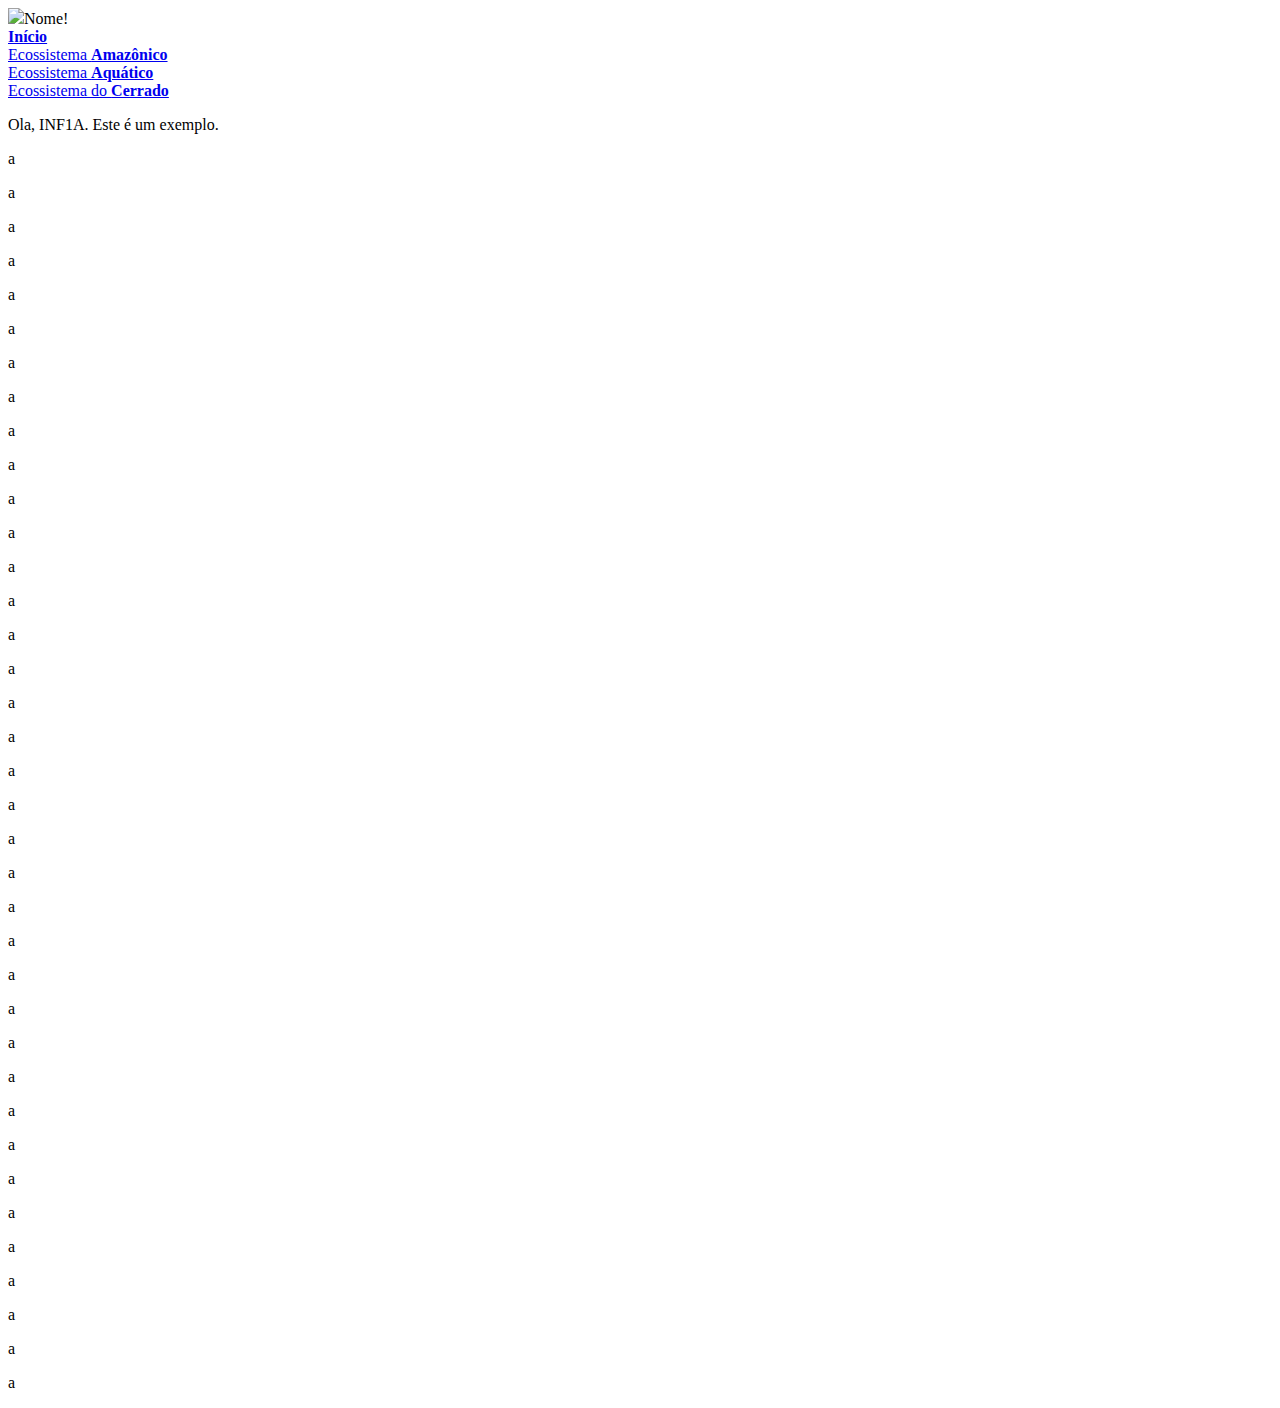
==== index.html @ 4cfc0deb "renomear o index html" ====
<!DOCTYPE html>
<html lang="en">

<head>
    <meta charset="UTF-8">
    <meta http-equiv="X-UA-Compatible" content="IE=edge">
    <meta name="viewport" content="width=device-width, initial-scale=1.0">
    <link rel="icon" href="">
    <link rel="stylesheet" href="estilos.css">
    <title>Ecossistemas</title>
</head>

<body id="telainicial">
    <header>
        <a id="logo"><img src="imagens/logo.png">Nome!</a>
        <nav>
            <li><a href="index.html" class="ativo"><b>Início</b></a></li>
            <li><a href="floresta.html">Ecossistema <b>Amazônico</b></a></li>
            <li><a href="oceano.html">Ecossistema <b>Aquático</b></a></li>
            <li><a href="cerrado.html">Ecossistema do <b>Cerrado</b></a></li>
        </nav>
    </header>
        <p>Ola, INF1A. Este é um exemplo.</p>
        <p>a</p>
        <p>a</p>
        <p>a</p>
        <p>a</p>
        <p>a</p>
        <p>a</p>
        <p>a</p>
        <p>a</p>
        <p>a</p>
        <p>a</p>
        <p>a</p>
        <p>a</p>
        <p>a</p>
        <p>a</p>
        <p>a</p>
        <p>a</p>
        <p>a</p>
        <p>a</p>
        <p>a</p>
        <p>a</p>
        <p>a</p>
        <p>a</p>
        <p>a</p>
        <p>a</p>
        <p>a</p>
        <p>a</p>
        <p>a</p>
        <p>a</p>
        <p>a</p>
        <p>a</p>
        <p>a</p>
        <p>a</p>
        <p>a</p>
        <p>a</p>
        <p>a</p>
        <p>a</p>
        <p>a</p>

    <!-- um <footer></footer> aqui seria bacana-->

    <script src="script.js"></script>
</body>
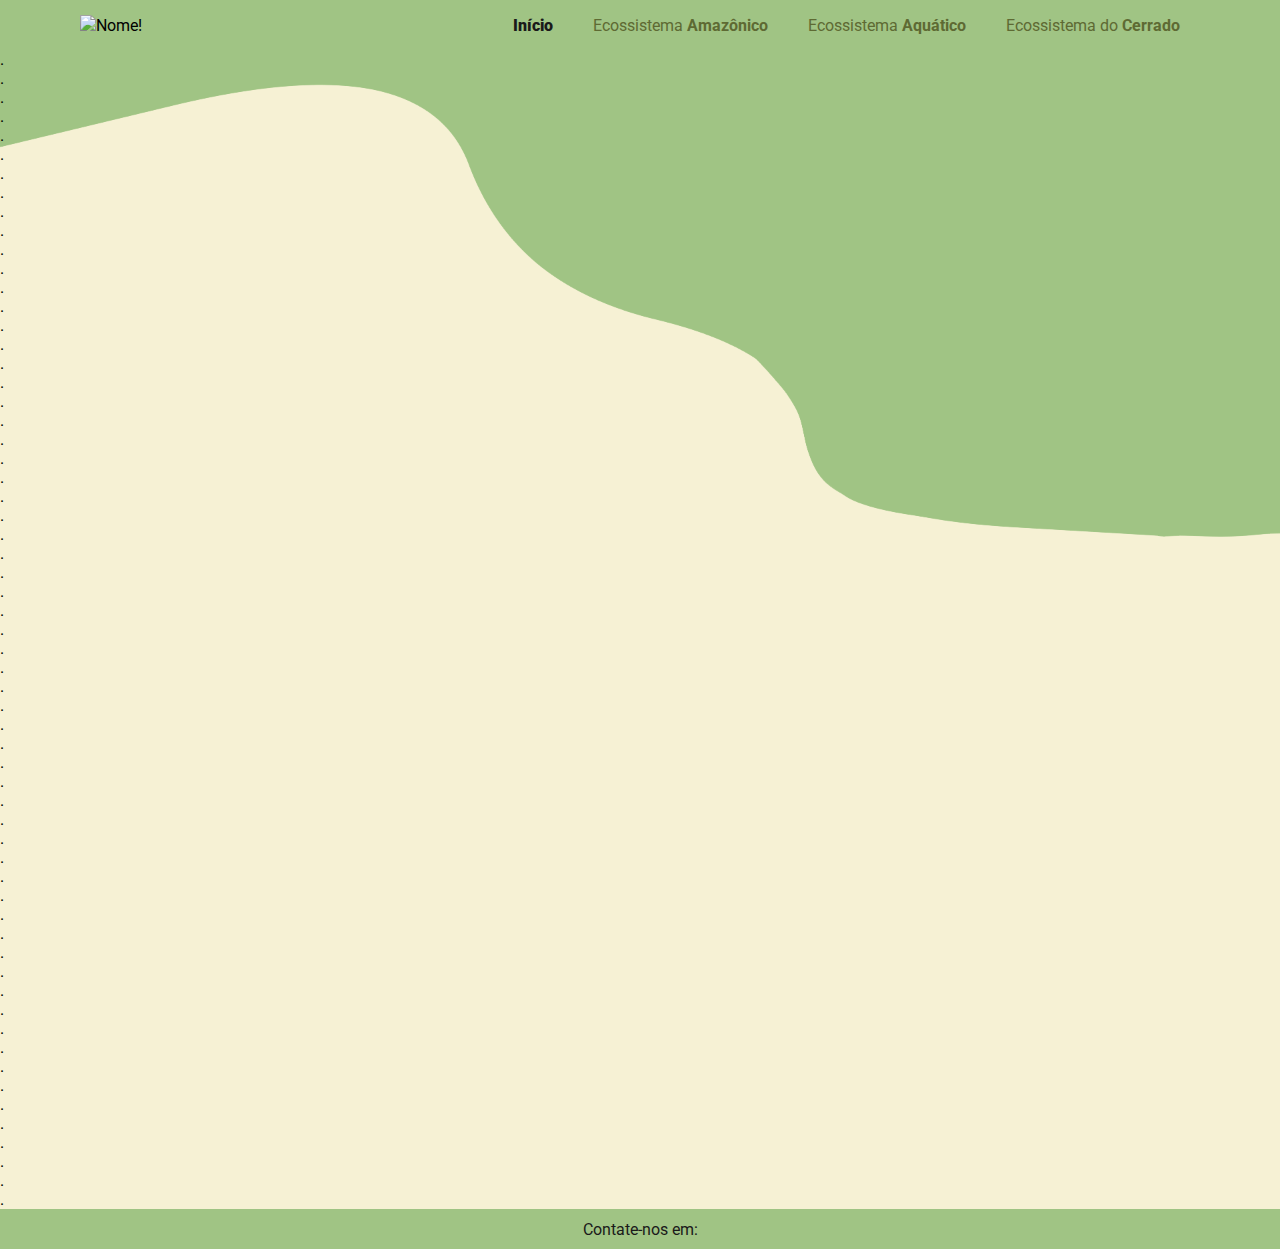
==== commit 2ab358e4: "mudancas na tela inicial" ====
--- a/index.html
+++ b/index.html
@@ -10,7 +10,7 @@
     <title>Ecossistemas</title>
 </head>
 
-<body id="telainicial">
+<body class="telainicial">
     <header>
         <a id="logo"><img src="imagens/logo.png">Nome!</a>
         <nav>
@@ -20,46 +20,71 @@
             <li><a href="cerrado.html">Ecossistema do <b>Cerrado</b></a></li>
         </nav>
     </header>
-        <p>Ola, INF1A. Este é um exemplo.</p>
-        <p>a</p>
-        <p>a</p>
-        <p>a</p>
-        <p>a</p>
-        <p>a</p>
-        <p>a</p>
-        <p>a</p>
-        <p>a</p>
-        <p>a</p>
-        <p>a</p>
-        <p>a</p>
-        <p>a</p>
-        <p>a</p>
-        <p>a</p>
-        <p>a</p>
-        <p>a</p>
-        <p>a</p>
-        <p>a</p>
-        <p>a</p>
-        <p>a</p>
-        <p>a</p>
-        <p>a</p>
-        <p>a</p>
-        <p>a</p>
-        <p>a</p>
-        <p>a</p>
-        <p>a</p>
-        <p>a</p>
-        <p>a</p>
-        <p>a</p>
-        <p>a</p>
-        <p>a</p>
-        <p>a</p>
-        <p>a</p>
-        <p>a</p>
-        <p>a</p>
-        <p>a</p>
-
-    <!-- um <footer></footer> aqui seria bacana-->
-
+    <main>   
+        <p> . </p>
+        <p> . </p>
+        <p> . </p>
+        <p> . </p>
+        <p> . </p>
+        <p> . </p>
+        <p> . </p>
+        <p> . </p>
+        <p> . </p>
+        <p> . </p>
+        <p> . </p>
+        <p> . </p>
+        <p> . </p>
+        <p> . </p>
+        <p> . </p>
+        <p> . </p>
+        <p> . </p>
+        <p> . </p>
+        <p> . </p>
+        <p> . </p>
+        <p> . </p>
+        <p> . </p>
+        <p> . </p>
+        <p> . </p>
+        <p> . </p>
+        <p> . </p>
+        <p> . </p>
+        <p> . </p>
+        <p> . </p>
+        <p> . </p>
+        <p> . </p>
+        <p> . </p>
+        <p> . </p>
+        <p> . </p>
+        <p> . </p>
+        <p> . </p>
+        <p> . </p>
+        <p> . </p>
+        <p> . </p>
+        <p> . </p>
+        <p> . </p>
+        <p> . </p>
+        <p> . </p>
+        <p> . </p>
+        <p> . </p>
+        <p> . </p>
+        <p> . </p>
+        <p> . </p>
+        <p> . </p>
+        <p> . </p>
+        <p> . </p>
+        <p> . </p>
+        <p> . </p>
+        <p> . </p>
+        <p> . </p>
+        <p> . </p>
+        <p> . </p>
+        <p> . </p>
+        <p> . </p>
+        <p> . </p>
+        <p> . </p>
+    </main> 
+    <footer>
+        <p>Contate-nos em:</p>
+    </footer>
     <script src="script.js"></script>
 </body>--- a/estilos.css
+++ b/estilos.css
@@ -0,0 +1,207 @@
+@import url('https://fonts.googleapis.com/css2?family=Roboto:wght@100;300;400;500;700;900&display=swap');
+
+body {
+  background-color: #e0dcdc;
+}
+
+.telainicial {
+  overflow-y: scroll;
+}
+
+* {
+  margin: 0;
+  padding: 0;
+  box-sizing: border-box;
+  font-family: 'Roboto', sans-serif;
+}
+
+header {
+  display: flex;
+  justify-content: space-between;
+  align-items: center;
+  background-color:#a0c484;
+  padding: 15px 80px; /*ajustar o tamanho da header é aqui */
+  /*box-shadow: 0 5px 15px rgba(0, 0, 0, 0.3); sombreamento (da uma diferenca eu juro) */
+  position: sticky; /* os proximos 3 sao p ele ficar preso em cima*/
+  z-index: 999;
+  top: 0;
+}
+
+nav {
+  display: flex;
+  align-items: center;
+  justify-content: center;
+}
+
+nav li {
+  list-style: none;
+  padding: 0 20px;
+  position: relative;
+}
+
+nav li a {
+  text-decoration: none;
+  font-size: 16px;
+  color: #5e6a33;
+  transition: 0.2s ease;
+}
+
+nav li a:hover,
+nav li a.ativo {
+  color: #1a1a1a;
+  font-weight: 500;
+}
+nav li a.ativo b {
+  /* o negrito da nav, talvez dê p botar uma fonte diferentona aqui*/
+  font-weight: 900;
+}
+
+/* A PARTE A ESQUERDA C TEXTO */
+.infoBioma {
+  position: absolute;
+  left: 0px;
+  width: 30%;
+  padding: 18px;
+  margin-bottom: 10px;
+  overflow: scroll;
+  width: 30%;
+  height: 100vh;
+  background-color: #f1f1f1;
+}
+.infoBioma h2 {
+  padding: 10px;
+}
+.infoBioma p {
+  padding: 4px;
+}
+
+/* A PARTE DA IMAGEM C OS ANIMAIS */
+.ambiente {
+  float: right;
+  top: 15px;
+  width: 70%;
+  height: 100vh;
+}
+
+#floresta {
+  background-image: url(imagens/forest.png);
+  background-repeat: no-repeat;
+  background-position: left top;
+  background-size: cover;
+  display: flex;
+  align-items: center;
+  justify-content: center;
+}
+
+#cerrado {
+  background-image: url(imagens/cerrado.jpg);
+  background-repeat: no-repeat;
+  background-position: left top;
+  background-size: cover;
+  display: flex;
+  align-items: center;
+  justify-content: center;
+}
+
+#oceano {
+  background-color: lightblue;
+}
+/* DENTRO DA ANTERIOR, CONFIG. DA IMAGEM */
+.animal {
+  cursor: pointer;
+}
+
+#onca {
+  position: relative;
+  top: 40px; 
+  left: 70px;
+}
+
+#capivara {
+  position: relative;
+  top: 100px; 
+  right: 150px;
+  width: 180px;
+  height: 150px;
+}
+
+/* PARTE INTERATIVA QUE SOBE */
+.infoAnimal {
+  height: 40px; /* tamanho inicial da tabela - dá p mudar no javascript */
+  width: 70%;
+  background-color: white;
+  border: solid 1px gray;
+  position: fixed; /*os prox 3 sao p ficar no lugar*/
+  right: 0;
+  bottom: 0;
+  transition: 0.7s;
+}
+
+.infoAnimal a {
+  /* o 'X', esse foi o unico jeito q eu consegui fazer funcionar */
+  text-decoration: none;
+  padding-top: 10px;
+  font-size: 25px;
+  color: #818181;
+  display: block;
+  transition: 0.3s;
+  position: absolute;
+  top: 0;
+  right: 25px;
+  font-size: 26px;
+  margin-left: 50px;
+  cursor: pointer;
+}
+
+.infoAnimal a:hover {
+  color: #f1f1f1;
+}
+
+.informacoes {
+  display: flex;
+  align-items: center;
+  justify-content: space-evenly;
+  padding-top: 45px;
+}
+
+.curiosidades {
+  padding: 20px;
+}
+
+.tabela {
+  padding: auto;
+  justify-self: flex-end;
+  padding: 20px;
+  border: solid 1px black;
+  border-collapse: collapse;
+  text-align: center;
+}
+
+.tabela td {
+  height: 30px;
+  width: 150px;
+}
+
+.tabela table, th, td {
+  border: 1px solid black;
+}
+
+.telainicial {
+  background: url(imagens/fundo.png);
+  background-repeat: no-repeat;
+  background-size: contain;
+  background-color: #f6f1d4;
+}
+
+footer {
+  left: 0;
+  bottom: 0;
+  width: 100%;
+  height: 40px;
+  background-color: #a0c484;
+  color: #1a1a1a;
+  text-align: center;
+  display:flex;
+  justify-content:center;
+  align-items:center;
+}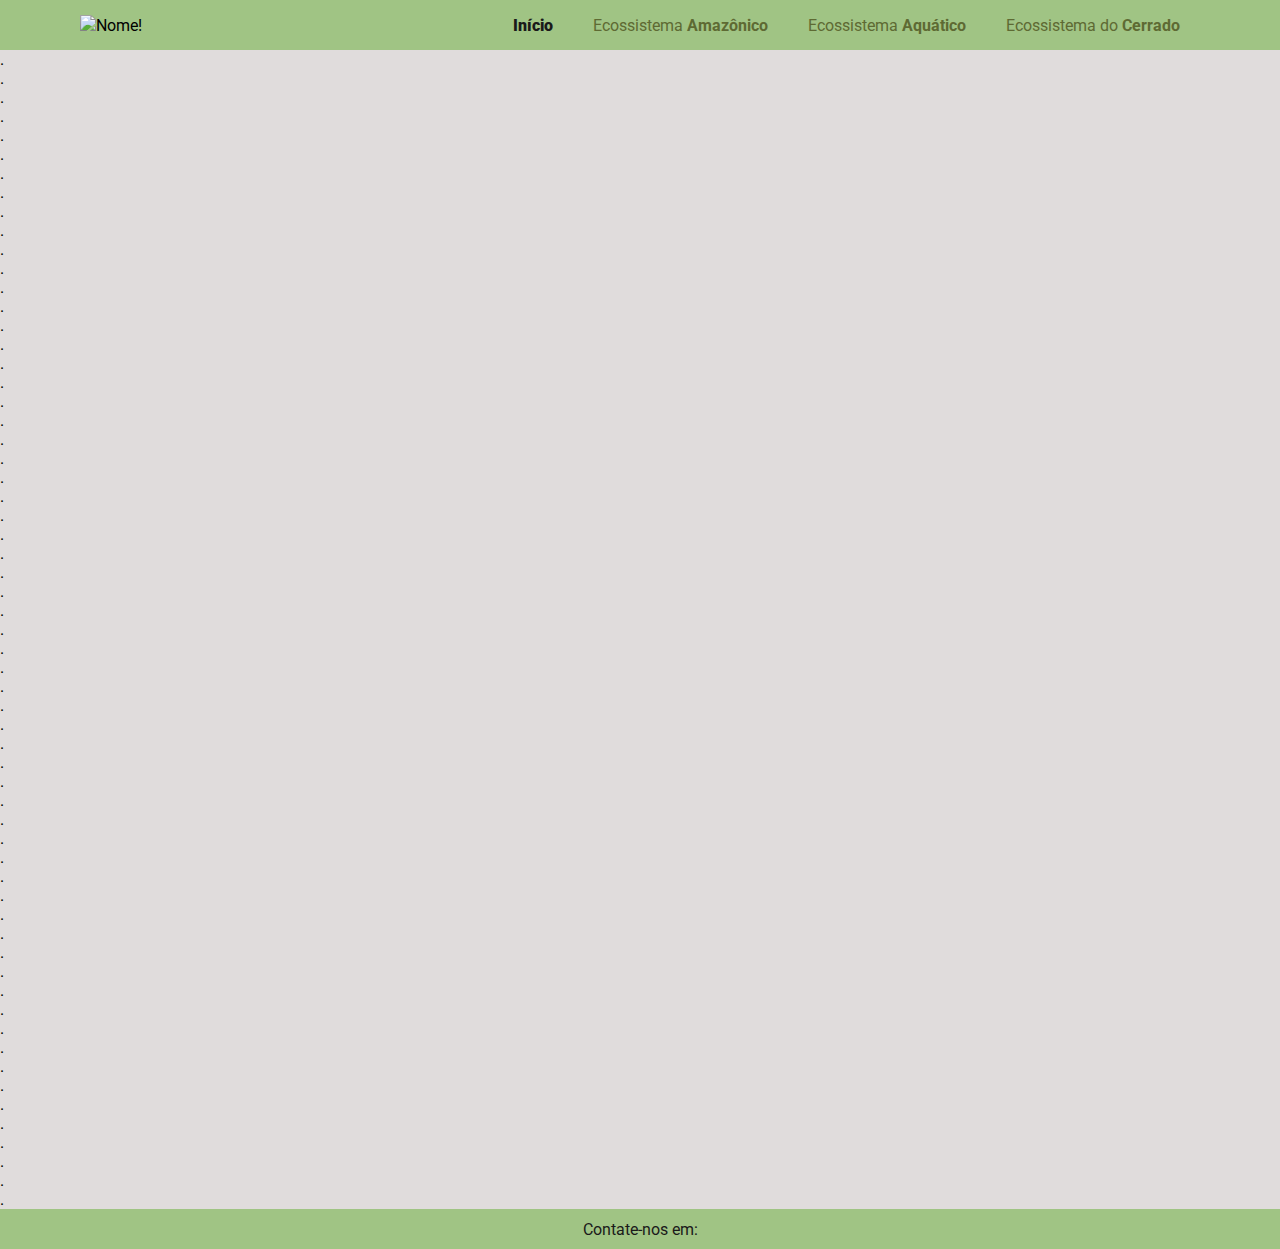
==== commit 5e184c3e: "Merge branch 'master' of https://github.com/steel-samurai/lp1-biologia" ====
--- a/index.html
+++ b/index.html
@@ -10,81 +10,83 @@
     <title>Ecossistemas</title>
 </head>
 
-<body class="telainicial">
-    <header>
-        <a id="logo"><img src="imagens/logo.png">Nome!</a>
-        <nav>
-            <li><a href="index.html" class="ativo"><b>Início</b></a></li>
-            <li><a href="floresta.html">Ecossistema <b>Amazônico</b></a></li>
-            <li><a href="oceano.html">Ecossistema <b>Aquático</b></a></li>
-            <li><a href="cerrado.html">Ecossistema do <b>Cerrado</b></a></li>
-        </nav>
-    </header>
-    <main>   
-        <p> . </p>
-        <p> . </p>
-        <p> . </p>
-        <p> . </p>
-        <p> . </p>
-        <p> . </p>
-        <p> . </p>
-        <p> . </p>
-        <p> . </p>
-        <p> . </p>
-        <p> . </p>
-        <p> . </p>
-        <p> . </p>
-        <p> . </p>
-        <p> . </p>
-        <p> . </p>
-        <p> . </p>
-        <p> . </p>
-        <p> . </p>
-        <p> . </p>
-        <p> . </p>
-        <p> . </p>
-        <p> . </p>
-        <p> . </p>
-        <p> . </p>
-        <p> . </p>
-        <p> . </p>
-        <p> . </p>
-        <p> . </p>
-        <p> . </p>
-        <p> . </p>
-        <p> . </p>
-        <p> . </p>
-        <p> . </p>
-        <p> . </p>
-        <p> . </p>
-        <p> . </p>
-        <p> . </p>
-        <p> . </p>
-        <p> . </p>
-        <p> . </p>
-        <p> . </p>
-        <p> . </p>
-        <p> . </p>
-        <p> . </p>
-        <p> . </p>
-        <p> . </p>
-        <p> . </p>
-        <p> . </p>
-        <p> . </p>
-        <p> . </p>
-        <p> . </p>
-        <p> . </p>
-        <p> . </p>
-        <p> . </p>
-        <p> . </p>
-        <p> . </p>
-        <p> . </p>
-        <p> . </p>
-        <p> . </p>
-        <p> . </p>
-    </main> 
-    <footer>
-        <p>Contate-nos em:</p>
-    </footer>
-    <script src="script.js"></script>
-</body>+<body>
+    <main id="telainicial">
+        <header>
+            <a id="logo"><img src="imagens/logo.png">Nome!</a>
+            <nav>
+                <li><a href="index.html" class="ativo"><b>Início</b></a></li>
+                <li><a href="floresta.html">Ecossistema <b>Amazônico</b></a></li>
+                <li><a href="oceano.html">Ecossistema <b>Aquático</b></a></li>
+                <li><a href="cerrado.html">Ecossistema do <b>Cerrado</b></a></li>
+            </nav>
+        </header>
+        <main>
+            <p> . </p>
+            <p> . </p>
+            <p> . </p>
+            <p> . </p>
+            <p> . </p>
+            <p> . </p>
+            <p> . </p>
+            <p> . </p>
+            <p> . </p>
+            <p> . </p>
+            <p> . </p>
+            <p> . </p>
+            <p> . </p>
+            <p> . </p>
+            <p> . </p>
+            <p> . </p>
+            <p> . </p>
+            <p> . </p>
+            <p> . </p>
+            <p> . </p>
+            <p> . </p>
+            <p> . </p>
+            <p> . </p>
+            <p> . </p>
+            <p> . </p>
+            <p> . </p>
+            <p> . </p>
+            <p> . </p>
+            <p> . </p>
+            <p> . </p>
+            <p> . </p>
+            <p> . </p>
+            <p> . </p>
+            <p> . </p>
+            <p> . </p>
+            <p> . </p>
+            <p> . </p>
+            <p> . </p>
+            <p> . </p>
+            <p> . </p>
+            <p> . </p>
+            <p> . </p>
+            <p> . </p>
+            <p> . </p>
+            <p> . </p>
+            <p> . </p>
+            <p> . </p>
+            <p> . </p>
+            <p> . </p>
+            <p> . </p>
+            <p> . </p>
+            <p> . </p>
+            <p> . </p>
+            <p> . </p>
+            <p> . </p>
+            <p> . </p>
+            <p> . </p>
+            <p> . </p>
+            <p> . </p>
+            <p> . </p>
+            <p> . </p>
+        </main>
+        <footer>
+            <p>Contate-nos em:</p>
+        </footer>
+</body>
+<script src="script.js"></script>
+</main>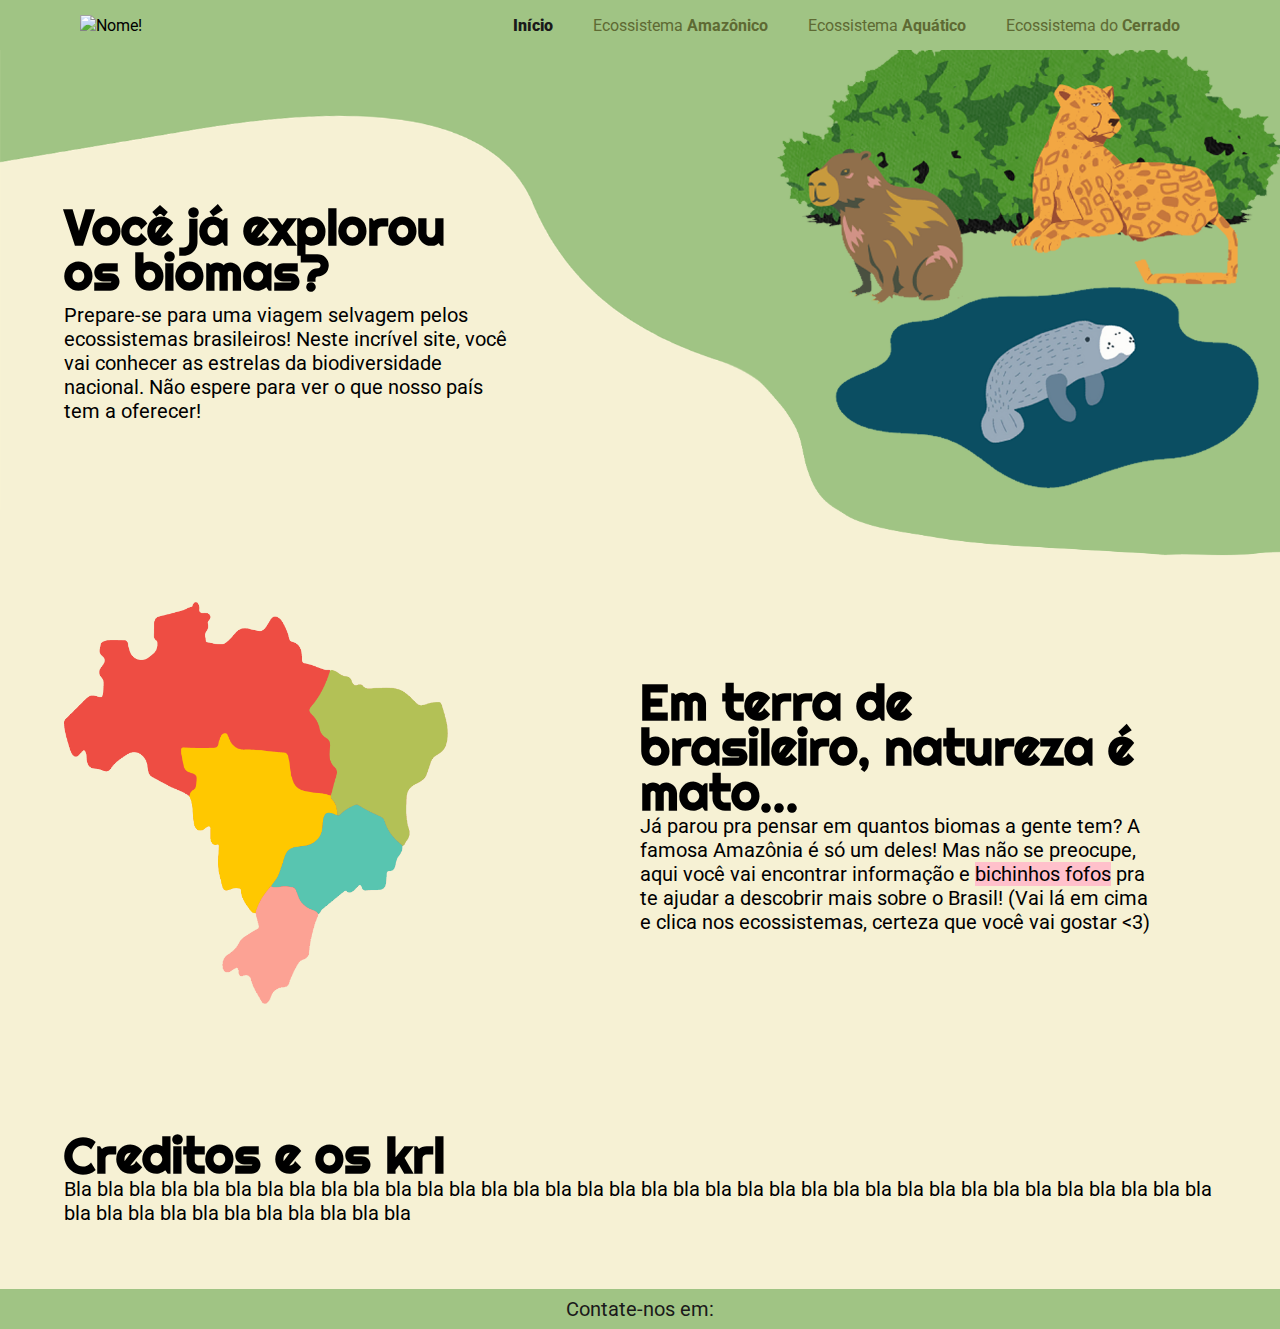
==== commit cf668c55: "mais texto na tela inicial" ====
--- a/index.html
+++ b/index.html
@@ -10,8 +10,7 @@
     <title>Ecossistemas</title>
 </head>
 
-<body>
-    <main id="telainicial">
+<body class="telainicial">
         <header>
             <a id="logo"><img src="imagens/logo.png">Nome!</a>
             <nav>
@@ -22,71 +21,31 @@
             </nav>
         </header>
         <main>
-            <p> . </p>
-            <p> . </p>
-            <p> . </p>
-            <p> . </p>
-            <p> . </p>
-            <p> . </p>
-            <p> . </p>
-            <p> . </p>
-            <p> . </p>
-            <p> . </p>
-            <p> . </p>
-            <p> . </p>
-            <p> . </p>
-            <p> . </p>
-            <p> . </p>
-            <p> . </p>
-            <p> . </p>
-            <p> . </p>
-            <p> . </p>
-            <p> . </p>
-            <p> . </p>
-            <p> . </p>
-            <p> . </p>
-            <p> . </p>
-            <p> . </p>
-            <p> . </p>
-            <p> . </p>
-            <p> . </p>
-            <p> . </p>
-            <p> . </p>
-            <p> . </p>
-            <p> . </p>
-            <p> . </p>
-            <p> . </p>
-            <p> . </p>
-            <p> . </p>
-            <p> . </p>
-            <p> . </p>
-            <p> . </p>
-            <p> . </p>
-            <p> . </p>
-            <p> . </p>
-            <p> . </p>
-            <p> . </p>
-            <p> . </p>
-            <p> . </p>
-            <p> . </p>
-            <p> . </p>
-            <p> . </p>
-            <p> . </p>
-            <p> . </p>
-            <p> . </p>
-            <p> . </p>
-            <p> . </p>
-            <p> . </p>
-            <p> . </p>
-            <p> . </p>
-            <p> . </p>
-            <p> . </p>
-            <p> . </p>
-            <p> . </p>
+            <div id="exploroubiomas">
+                <h1>Você já explorou os biomas?</h1>
+                <p>Prepare-se para uma viagem selvagem pelos ecossistemas brasileiros! 
+                    Neste incrível site, você vai conhecer as estrelas da biodiversidade
+                    nacional. Não espere para ver o que nosso país tem a oferecer! </p>
+            </div> 
+            <div id="mapabrasil">
+                <img src="imagens/brasil.png" alt="Mapa do Brasil">
+            </div>
+            <div id="info">
+                <h1>Em terra de brasileiro, natureza é mato…</h1>
+                <p>Já parou pra pensar em quantos biomas a gente tem? A famosa Amazônia 
+                    é só um deles! Mas não se preocupe, aqui você vai encontrar informação 
+                    e <mark>bichinhos fofos</mark> pra te ajudar a descobrir mais sobre o Brasil! 
+                    (Vai lá em cima e clica nos ecossistemas, certeza que você vai gostar <3) </p>
+            </div>
+            <div id="sobrenos">
+                <h1>Creditos e os krl</h1>
+                <p>Bla bla bla bla bla bla bla bla bla bla bla bla bla bla bla
+                    bla bla bla bla bla bla bla bla bla bla bla bla bla bla bla bla 
+                    bla bla bla bla bla bla bla bla bla bla bla bla bla bla bla bla </p>
+            </div>
         </main>
         <footer>
             <p>Contate-nos em:</p>
         </footer>
-</body>
 <script src="script.js"></script>
-</main>+</body>--- a/estilos.css
+++ b/estilos.css
@@ -1,11 +1,7 @@
-@import url('https://fonts.googleapis.com/css2?family=Roboto:wght@100;300;400;500;700;900&display=swap');
+@import url('https://fonts.googleapis.com/css2?family=Righteous&family=Roboto:wght@100;300;400;500;700;900&display=swap');
 
 body {
   background-color: #e0dcdc;
-}
-
-.telainicial {
-  overflow-y: scroll;
 }
 
 * {
@@ -204,4 +200,42 @@
   display:flex;
   justify-content:center;
   align-items:center;
+}
+.telainicial h1 {
+  font-family: 'Righteous', cursive;
+  font-size: 50px;
+  line-height: 90%;
+}
+.telainicial p {
+  font-size: 20px;
+}
+#exploroubiomas {
+  max-width: 35%;
+  margin-top: 12%;
+  margin-left: 5%;
+  word-wrap: break-word;
+}
+#exploroubiomas p {
+  margin-top: 2%;
+  font-size: 20px;
+}
+
+#mapabrasil img {
+  max-width: 30%;
+  max-height: 30%;
+  margin: 14% 0% 5% 5%;
+  float: left;
+}
+#info {
+  max-width: 40%;
+  max-height: 40%;
+  margin: 20% 10% 10% 5%;
+  float: right;
+}
+#sobrenos {
+  margin: 5%;
+  float: left;
+}
+mark {
+  background-color: pink;
 }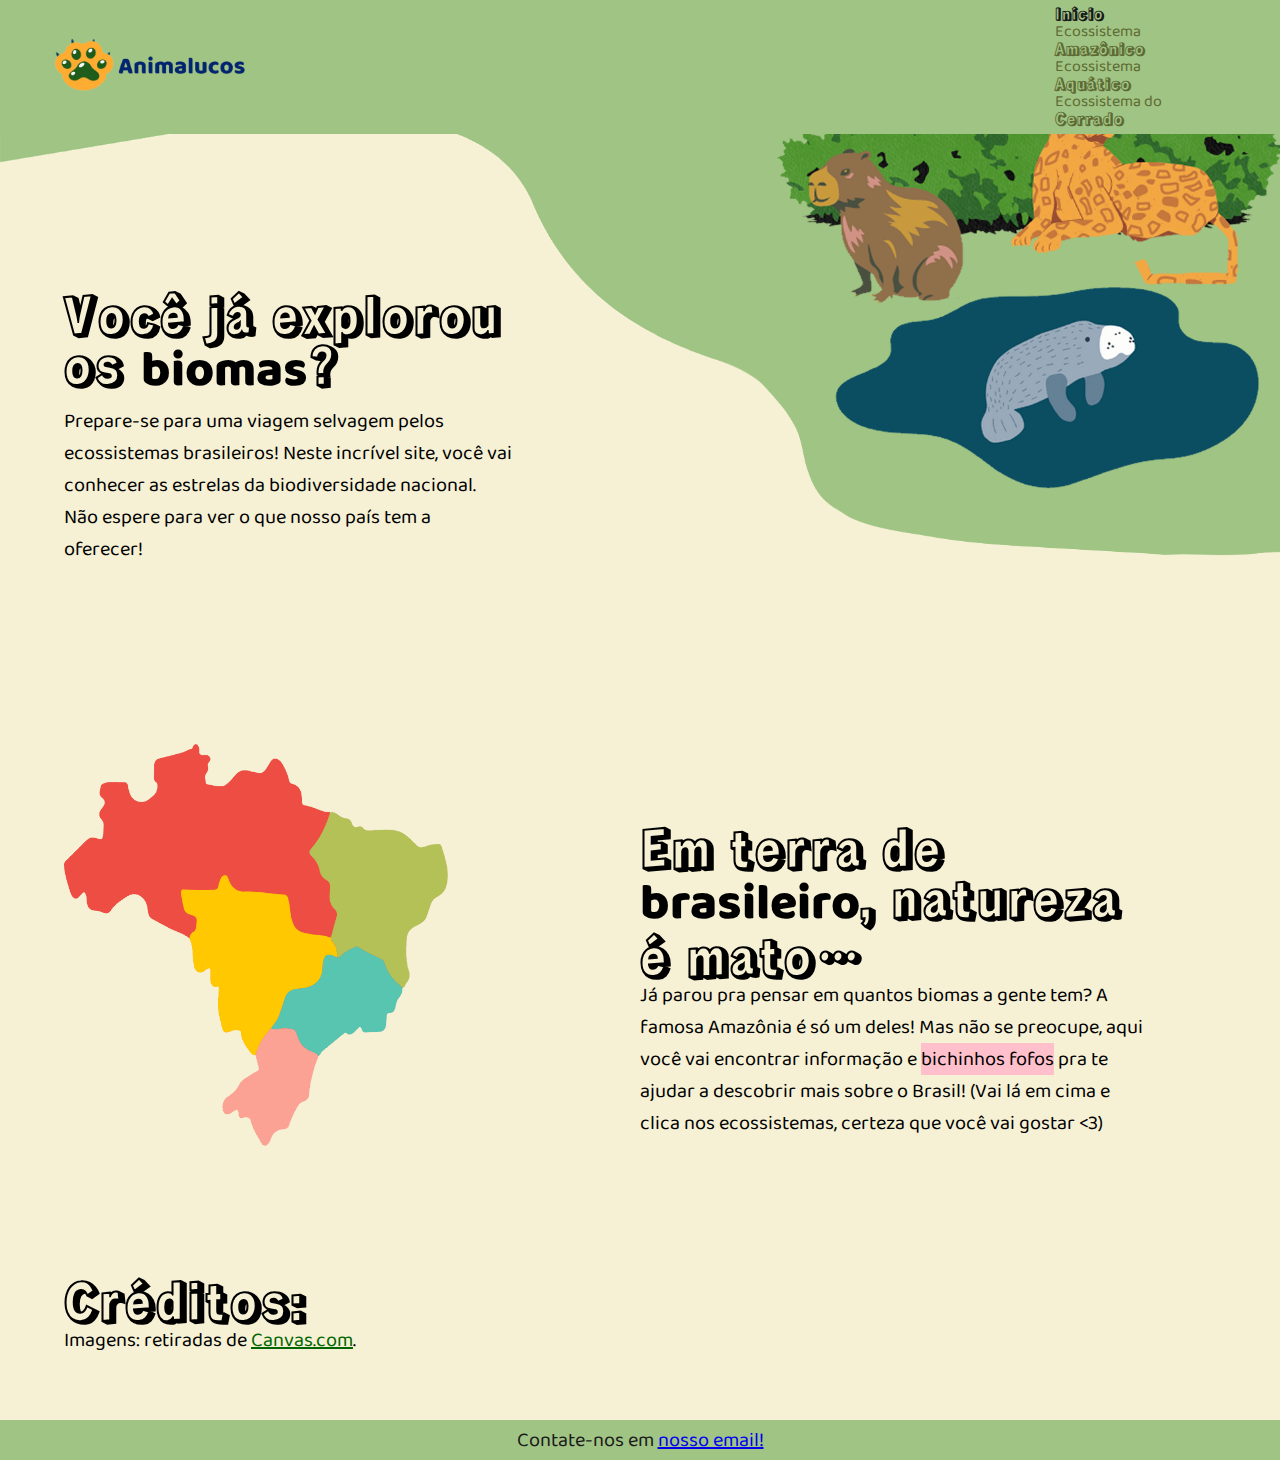
==== commit e6d16918: "Update index.html" ====
--- a/index.html
+++ b/index.html
@@ -5,24 +5,33 @@
     <meta charset="UTF-8">
     <meta http-equiv="X-UA-Compatible" content="IE=edge">
     <meta name="viewport" content="width=device-width, initial-scale=1.0">
-    <link rel="icon" href="">
+    <link rel="icon" href="imagens/patinhafofa.png">
     <link rel="stylesheet" href="estilos.css">
-    <title>Ecossistemas</title>
+    <title>Animalucos</title>
 </head>
 
 <body class="telainicial">
         <header>
-            <a id="logo"><img src="imagens/logo.png">Nome!</a>
+            <a id="logo"><img src="imagens/logofinal.png"></a>
             <nav>
-                <li><a href="index.html" class="ativo"><b>Início</b></a></li>
-                <li><a href="floresta.html">Ecossistema <b>Amazônico</b></a></li>
-                <li><a href="oceano.html">Ecossistema <b>Aquático</b></a></li>
-                <li><a href="cerrado.html">Ecossistema do <b>Cerrado</b></a></li>
+                <div id="listas">
+                <ul>
+                    <article>
+                    <li><a href="index.html" class="ativo"><b>Início</b></a></li>
+                    </article> <article>
+                    <li><a href="floresta.html">Ecossistema <b>Amazônico</b></a></li>
+                    </article> </ul> <ul> <article>
+                    <li><a href="oceano.html">Ecossistema <b>Aquático</b></a></li>
+                    </article> <article>
+                    <li><a href="cerrado.html">Ecossistema do <b>Cerrado</b></a></li>
+                    </article> 
+                </ul>
+                </div>
             </nav>
         </header>
         <main>
             <div id="exploroubiomas">
-                <h1>Você já explorou os biomas?</h1>
+                <h1>Você já explorou os <strong>biomas</strong>?</h1>
                 <p>Prepare-se para uma viagem selvagem pelos ecossistemas brasileiros! 
                     Neste incrível site, você vai conhecer as estrelas da biodiversidade
                     nacional. Não espere para ver o que nosso país tem a oferecer! </p>
@@ -31,21 +40,19 @@
                 <img src="imagens/brasil.png" alt="Mapa do Brasil">
             </div>
             <div id="info">
-                <h1>Em terra de brasileiro, natureza é mato…</h1>
+                <h1>Em terra de <strong>brasileiro</strong>, natureza é mato…</h1>
                 <p>Já parou pra pensar em quantos biomas a gente tem? A famosa Amazônia 
                     é só um deles! Mas não se preocupe, aqui você vai encontrar informação 
                     e <mark>bichinhos fofos</mark> pra te ajudar a descobrir mais sobre o Brasil! 
                     (Vai lá em cima e clica nos ecossistemas, certeza que você vai gostar <3) </p>
             </div>
             <div id="sobrenos">
-                <h1>Creditos e os krl</h1>
-                <p>Bla bla bla bla bla bla bla bla bla bla bla bla bla bla bla
-                    bla bla bla bla bla bla bla bla bla bla bla bla bla bla bla bla 
-                    bla bla bla bla bla bla bla bla bla bla bla bla bla bla bla bla </p>
+                <h1>Créditos:</h1>
+                <p>Imagens: retiradas de <a href="https://www.canva.com/">Canvas.com</Canvas></a>.</p>
             </div>
         </main>
         <footer>
-            <p>Contate-nos em:</p>
+            <p>Contate-nos em <a href="mailto:classicismorenascimento@gmail.com">nosso email!</a></p>
         </footer>
 <script src="script.js"></script>
-</body>+</body>
--- a/estilos.css
+++ b/estilos.css
@@ -1,4 +1,6 @@
 @import url('https://fonts.googleapis.com/css2?family=Righteous&family=Roboto:wght@100;300;400;500;700;900&display=swap');
+@import url('https://fonts.googleapis.com/css2?family=Baloo+2&family=Bungee+Shade&family=Rampart+One&display=swap');
+/*tem tres fontes aq em cima, usei na pag inic. mas da pra mudar */
 
 body {
   background-color: #e0dcdc;
@@ -8,7 +10,7 @@
   margin: 0;
   padding: 0;
   box-sizing: border-box;
-  font-family: 'Roboto', sans-serif;
+  font-family: 'Baloo 2', sans-serif;
 }
 
 header {
@@ -16,11 +18,18 @@
   justify-content: space-between;
   align-items: center;
   background-color:#a0c484;
-  padding: 15px 80px; /*ajustar o tamanho da header é aqui */
-  /*box-shadow: 0 5px 15px rgba(0, 0, 0, 0.3); sombreamento (da uma diferenca eu juro) */
+  padding: 5px 50px 5px 50px; /*ajustar o tamanho da header é aqui */
   position: sticky; /* os proximos 3 sao p ele ficar preso em cima*/
   z-index: 999;
   top: 0;
+}
+
+header nav {
+  line-height: 100%;
+}
+
+#logo img {
+  width: 20%;
 }
 
 nav {
@@ -50,6 +59,7 @@
 nav li a.ativo b {
   /* o negrito da nav, talvez dê p botar uma fonte diferentona aqui*/
   font-weight: 900;
+  font-family: 'Rampart One', cursive;
 }
 
 /* A PARTE A ESQUERDA C TEXTO */
@@ -66,6 +76,7 @@
 }
 .infoBioma h2 {
   padding: 10px;
+  font-family: 'Rampart One', cursive;
 }
 .infoBioma p {
   padding: 4px;
@@ -162,6 +173,7 @@
 
 .curiosidades {
   padding: 20px;
+
 }
 
 .tabela {
@@ -180,6 +192,10 @@
 
 .tabela table, th, td {
   border: 1px solid black;
+}
+
+b {
+  font-family: 'Rampart One', cursive;
 }
 
 .telainicial {
@@ -201,13 +217,16 @@
   justify-content:center;
   align-items:center;
 }
+
 .telainicial h1 {
-  font-family: 'Righteous', cursive;
+  font-family: 'Rampart One', cursive;
   font-size: 50px;
-  line-height: 90%;
+  line-height: 100%;
 }
 .telainicial p {
   font-size: 20px;
+  font-family: 'Baloo 2', cursive;
+  
 }
 #exploroubiomas {
   max-width: 35%;
@@ -232,10 +251,21 @@
   margin: 20% 10% 10% 5%;
   float: right;
 }
+
 #sobrenos {
   margin: 5%;
   float: left;
 }
+
+#sobrenos a {
+  color: rgb(0, 102, 0);
+}
+
+#sobrenos a:hover {
+  color: #1a1a1a;
+}
+
 mark {
   background-color: pink;
-}+  font-family: 'Baloo 2', cursive;
+}
